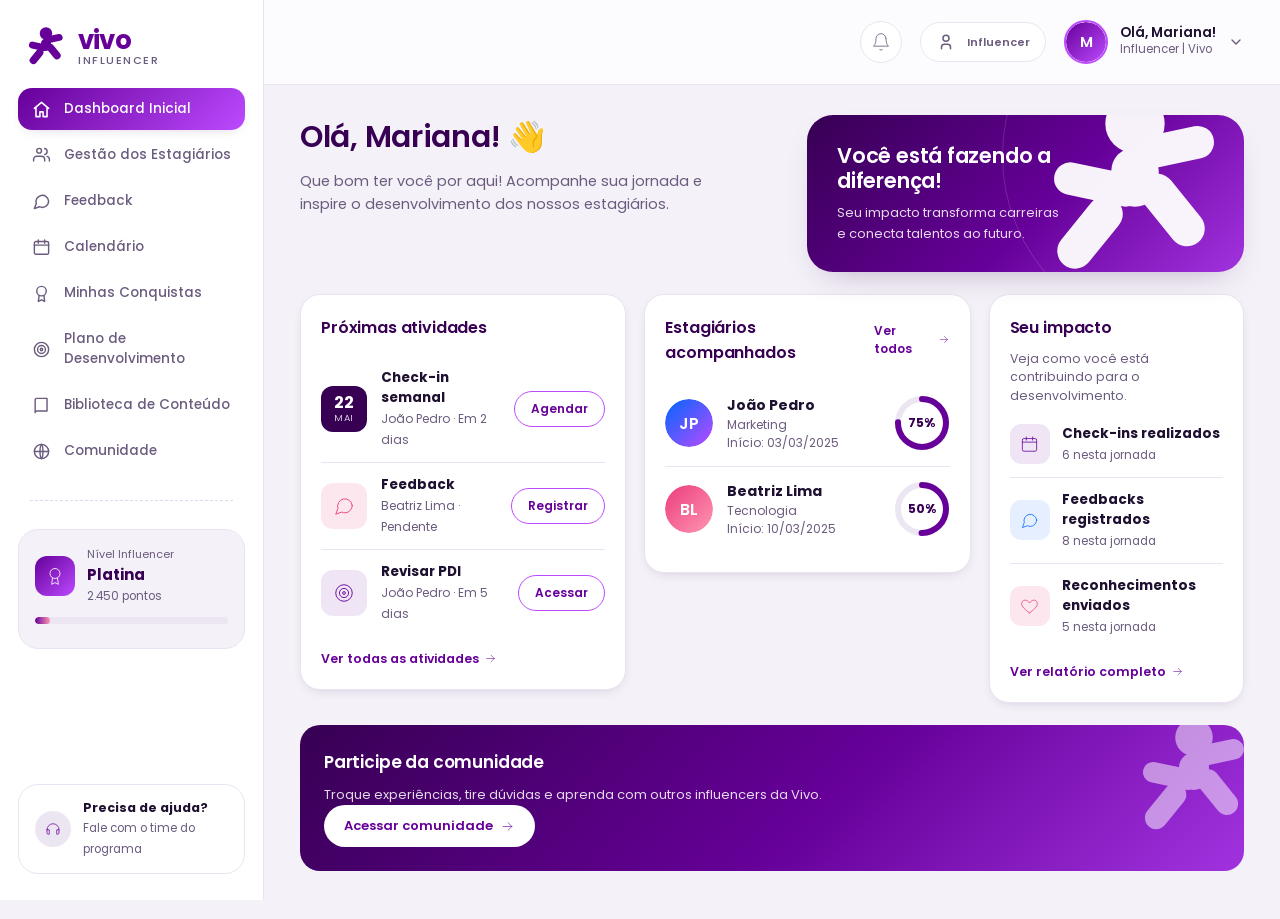
==== hackathon-interface-INfluencer-main/HACKATHON/index.html @ 5aec24dd "Versão atualizada" ====
<!DOCTYPE html>
<html lang="pt-BR">
<head>
<meta charset="UTF-8">
<meta name="viewport" content="width=device-width, initial-scale=1.0">
<title>Dashboard Inicial · Programa Influencer Vivo</title>
<link rel="preconnect" href="https://fonts.googleapis.com">
<link rel="preconnect" href="https://fonts.gstatic.com" crossorigin>
<link href="https://fonts.googleapis.com/css2?family=Poppins:wght@400;500;600;700&display=swap" rel="stylesheet">
<link rel="stylesheet" href="style.css">
</head>
<body>

<!-- Símbolos SVG reutilizáveis (ícones MarcaVivo) -->
<svg width="0" height="0" style="position:absolute" aria-hidden="true">
  <defs>
    <!-- Icone Vivo atualizado -->
    <symbol id="vivinho" viewBox="0 0 64 64">
      <circle cx="32" cy="12" r="10" fill="currentColor"/>
      <rect x="24" y="20" width="16" height="20" rx="8" fill="currentColor"/>
      <rect x="6" y="24" width="30" height="11" rx="5.5" transform="rotate(12 6 24)" fill="currentColor"/>
      <rect x="28" y="18" width="30" height="11" rx="5.5" transform="rotate(-12 28 18)" fill="currentColor"/>
      <rect x="21" y="34" width="12" height="28" rx="6" transform="rotate(39 21 34)" fill="currentColor"/>
      <rect x="31" y="34" width="12" height="28" rx="6" transform="rotate(-39 31 34)" fill="currentColor"/>
    </symbol>
    <symbol id="i-home" viewBox="0 0 24 24" fill="none" stroke="currentColor"><path stroke-linecap="round" stroke-linejoin="round" d="M3 10.5 12 3l9 7.5M5 9.5V21h5v-6h4v6h5V9.5"/></symbol>
    <symbol id="i-trail" viewBox="0 0 24 24" fill="none" stroke="currentColor"><path stroke-linecap="round" stroke-linejoin="round" d="M4 4v14a2 2 0 0 0 2 2h14M4 4h9M4 9h6M4 14h9"/></symbol>
    <symbol id="i-users" viewBox="0 0 24 24" fill="none" stroke="currentColor"><path stroke-linecap="round" stroke-linejoin="round" d="M16 19v-2a4 4 0 0 0-4-4H6a4 4 0 0 0-4 4v2M9 9a3 3 0 1 0 0-6 3 3 0 0 0 0 6zm13 10v-2a4 4 0 0 0-3-3.9M16 3.1a4 4 0 0 1 0 7.8"/></symbol>
    <symbol id="i-chat" viewBox="0 0 24 24" fill="none" stroke="currentColor"><path stroke-linecap="round" stroke-linejoin="round" d="M21 11.5a8 8 0 0 1-11.6 7.1L3 21l2.4-6.4A8 8 0 1 1 21 11.5z"/></symbol>
    <symbol id="i-target" viewBox="0 0 24 24" fill="none" stroke="currentColor"><circle cx="12" cy="12" r="9"/><circle cx="12" cy="12" r="5"/><circle cx="12" cy="12" r="1.5"/></symbol>
    <symbol id="i-book" viewBox="0 0 24 24" fill="none" stroke="currentColor"><path stroke-linecap="round" stroke-linejoin="round" d="M4 5a2 2 0 0 1 2-2h13v16H6a2 2 0 0 0-2 2V5zM19 3v16"/></symbol>
    <symbol id="i-globe" viewBox="0 0 24 24" fill="none" stroke="currentColor"><circle cx="12" cy="12" r="9"/><path stroke-linecap="round" stroke-linejoin="round" d="M3 12h18M12 3c2.5 2.7 2.5 15.3 0 18-2.5-2.7-2.5-15.3 0-18z"/></symbol>
    <symbol id="i-bell" viewBox="0 0 24 24" fill="none" stroke="currentColor"><path stroke-linecap="round" stroke-linejoin="round" d="M18 8a6 6 0 1 0-12 0c0 7-3 9-3 9h18s-3-2-3-9M13.7 21a2 2 0 0 1-3.4 0"/></symbol>
    <symbol id="i-medal" viewBox="0 0 24 24" fill="none" stroke="currentColor"><circle cx="12" cy="9" r="6"/><path stroke-linecap="round" stroke-linejoin="round" d="M9 14.5 8 22l4-2 4 2-1-7.5"/></symbol>
    <symbol id="i-head" viewBox="0 0 24 24" fill="none" stroke="currentColor"><path stroke-linecap="round" stroke-linejoin="round" d="M4 13a8 8 0 0 1 16 0v4a2 2 0 0 1-2 2h-1v-6h3M4 13v4a2 2 0 0 0 2 2h1v-6H4"/></symbol>
    <symbol id="i-calendar" viewBox="0 0 24 24" fill="none" stroke="currentColor"><rect x="3" y="4.5" width="18" height="16" rx="2"/><path stroke-linecap="round" d="M3 9h18M8 2.5v4M16 2.5v4"/></symbol>
    <symbol id="i-chart" viewBox="0 0 24 24" fill="none" stroke="currentColor"><path stroke-linecap="round" stroke-linejoin="round" d="M4 20V10M10 20V4M16 20v-7M22 20H2"/></symbol>
    <symbol id="i-check" viewBox="0 0 24 24" fill="none" stroke="currentColor"><path stroke-linecap="round" stroke-linejoin="round" d="m4 12 5 5L20 6"/></symbol>
    <symbol id="i-lock" viewBox="0 0 24 24" fill="none" stroke="currentColor"><rect x="5" y="11" width="14" height="10" rx="2"/><path stroke-linecap="round" d="M8 11V8a4 4 0 0 1 8 0v3"/></symbol>
    <symbol id="i-heart" viewBox="0 0 24 24" fill="none" stroke="currentColor"><path stroke-linecap="round" stroke-linejoin="round" d="M12 20s-7-4.4-9.3-9C1 7.5 3 4 6.5 4 9 4 11 6 12 7.5 13 6 15 4 17.5 4 21 4 23 7.5 21.3 11 19 15.6 12 20 12 20z"/></symbol>
    <symbol id="i-arrow" viewBox="0 0 24 24" fill="none" stroke="currentColor"><path stroke-linecap="round" stroke-linejoin="round" d="M5 12h14M13 6l6 6-6 6"/></symbol>
  </defs>
</svg>

<div class="app">

  <!-- ============== SIDEBAR ============== -->
  <aside class="sidebar">
    <div class="brand">
      <svg class="vivinho" style="color:var(--vivo-purple)"><use href="#vivinho"/></svg>
      <div class="brand-txt">
        <span class="wordmark">vivo</span>
        <span class="brand-sub">Influencer</span>
      </div>
    </div>

    <nav class="nav">
      <a class="nav-item active" href="index.html"><svg><use href="#i-home"/></svg> Dashboard Inicial</a>
      <a class="nav-item" href="gestao-estagiarios.html"><svg><use href="#i-users"/></svg> Gestão dos Estagiários</a>
      <a class="nav-item" href="feedbacks.html"><svg><use href="#i-chat"/></svg> Feedback</a>
      <a class="nav-item" href="calendario.html"><svg><use href="#i-calendar"/></svg> Calendário</a>
      <a class="nav-item" href="badges.html"><svg><use href="#i-medal"/></svg> Minhas Conquistas</a>
      <a class="nav-item" href="plano-desenvolvimento.html"><svg><use href="#i-target"/></svg> Plano de Desenvolvimento</a>
      <a class="nav-item" href="biblioteca-conteudo.html"><svg><use href="#i-book"/></svg> Biblioteca de Conteúdo</a>
      <a class="nav-item" href="comunidade.html"><svg><use href="#i-globe"/></svg> Comunidade</a>
    </nav>

    <div class="nav-divider"></div>

    <div class="level-card">
      <div class="level-top">
        <div class="level-medal"><svg><use href="#i-medal"/></svg></div>
        <div>
          <div class="lvl-label">Nível Influencer</div>
          <div class="lvl-name">Platina</div>
          <div class="level-points">2.450 pontos</div>
        </div>
      </div>
      <div class="level-bar"><span style="width:72%"></span></div>
    </div>

    <div class="side-spacer"></div>

    <div class="help-card">
      <div class="help-ic"><svg><use href="#i-head"/></svg></div>
      <div>
        <strong>Precisa de ajuda?</strong>
        <span>Fale com o time do programa</span>
      </div>
    </div>
  </aside>

  <!-- ============== MAIN ============== -->
  <div class="main">
    <header class="topbar">
      <button class="icon-btn" aria-label="Notificações">
        <svg><use href="#i-bell"/></svg>
        <span class="dot-badge">3</span>
      </button>
      <!-- BOTÃO TOGGLE INFLUENCER ↔ ESTAGIÁRIO -->
      <button id="roleToggleBtn" class="icon-btn role-toggle-btn" aria-label="Alternar perfil" title="Clique para alternar entre Influencer e Estagiário">
        <svg width="20" height="20" viewBox="0 0 24 24" fill="none" stroke="currentColor" stroke-width="2">
          <path stroke-linecap="round" stroke-linejoin="round" d="M8 7a4 4 0 1 0 8 0 4 4 0 0 0-8 0zM6 21v-2a4 4 0 0 1 4-4h4a4 4 0 0 1 4 4v2"/>
        </svg>
        <span class="role-label" style="font-size:11px;margin-left:4px;">Influencer</span>
      </button>
      <div class="user-chip">
        <svg class="avatar" viewBox="0 0 44 44" aria-hidden="true"><defs><linearGradient id="avM" x1="0" y1="0" x2="1" y2="1"><stop offset="0" stop-color="#660099"/><stop offset="1" stop-color="#BC4AFF"/></linearGradient></defs><rect width="44" height="44" rx="22" fill="url(#avM)"/><text x="22" y="28" font-family="Poppins" font-size="16" font-weight="600" fill="#fff" text-anchor="middle">M</text></svg>
        <div class="u-meta">
          <div class="u-name">Olá, Mariana!</div>
          <div class="u-role">Influencer | Vivo</div>
        </div>
        <svg class="chev" width="16" height="16" viewBox="0 0 24 24" fill="none" stroke="currentColor" stroke-width="2"><path stroke-linecap="round" stroke-linejoin="round" d="m6 9 6 6 6-6"/></svg>
      </div>
    </header>

    <main class="content">

      <!-- Saudação + banner herói -->
      <section class="head-row">
        <div class="greeting">
          <h1>Olá, Mariana! 👋</h1>
          <p>Que bom ter você por aqui! Acompanhe sua jornada e inspire o desenvolvimento dos nossos estagiários.</p>
        </div>
        <div class="hero-banner">
          <div class="hero-copy">
            <h2>Você está fazendo a diferença!</h2>
            <p>Seu impacto transforma carreiras e conecta talentos ao futuro.</p>
          </div>
          <svg class="hero-art" viewBox="0 0 64 64" style="color:#fff"><use href="#vivinho"/></svg>
        </div>
      </section>

      <!-- Próximas atividades · Estagiários · Seu impacto -->
      <section class="grid-3 section-gap">
        <!-- Próximas atividades -->
        <div class="card">
          <div class="panel-head"><h3>Próximas atividades</h3></div>
          <div class="activity">
            <div class="act-date"><span class="d">22</span><span class="m">Mai</span></div>
            <div class="act-body"><strong>Check-in semanal</strong><span>João Pedro · Em 2 dias</span></div>
            <button class="pill-btn">Agendar</button>
          </div>
          <div class="activity">
            <div class="act-ic ic-pink"><svg style="width:22px;height:22px"><use href="#i-chat"/></svg></div>
            <div class="act-body"><strong>Feedback</strong><span>Beatriz Lima · Pendente</span></div>
            <button class="pill-btn">Registrar</button>
          </div>
          <div class="activity">
            <div class="act-ic ic-purple"><svg style="width:22px;height:22px"><use href="#i-target"/></svg></div>
            <div class="act-body"><strong>Revisar PDI</strong><span>João Pedro · Em 5 dias</span></div>
            <button class="pill-btn">Acessar</button>
          </div>
          <a href="#" class="card-foot-link">Ver todas as atividades <svg width="13" height="13"><use href="#i-arrow"/></svg></a>
        </div>

        <!-- Estagiários acompanhados -->
        <div class="card">
          <div class="panel-head">
            <h3>Estagiários acompanhados</h3>
            <a href="gestao-estagiarios.html" class="card-link">Ver todos <svg width="13" height="13"><use href="#i-arrow"/></svg></a>
          </div>
          <div class="intern">
            <svg class="avatar" viewBox="0 0 48 48"><defs><linearGradient id="avJ" x1="0" y1="0" x2="1" y2="1"><stop offset="0" stop-color="#0066FF"/><stop offset="1" stop-color="#BC4AFF"/></linearGradient></defs><rect width="48" height="48" rx="24" fill="url(#avJ)"/><text x="24" y="30" font-family="Poppins" font-size="16" font-weight="600" fill="#fff" text-anchor="middle">JP</text></svg>
            <div class="intern-body">
              <strong>João Pedro</strong>
              <span>Marketing</span>
              <span>Início: 03/03/2025</span>
            </div>
            <div class="mini-ring" data-pct="75">
              <svg width="56" height="56" viewBox="0 0 56 56"><circle class="mr-bg" cx="28" cy="28" r="24"/><circle class="mr-fg" cx="28" cy="28" r="24" stroke-dasharray="150.8" stroke-dashoffset="150.8"/></svg>
              <div class="mr-num">75%</div>
            </div>
          </div>
          <div class="intern">
            <svg class="avatar" viewBox="0 0 48 48"><defs><linearGradient id="avB" x1="0" y1="0" x2="1" y2="1"><stop offset="0" stop-color="#EB3C7D"/><stop offset="1" stop-color="#FF97B2"/></linearGradient></defs><rect width="48" height="48" rx="24" fill="url(#avB)"/><text x="24" y="30" font-family="Poppins" font-size="16" font-weight="600" fill="#fff" text-anchor="middle">BL</text></svg>
            <div class="intern-body">
              <strong>Beatriz Lima</strong>
              <span>Tecnologia</span>
              <span>Início: 10/03/2025</span>
            </div>
            <div class="mini-ring" data-pct="50">
              <svg width="56" height="56" viewBox="0 0 56 56"><circle class="mr-bg" cx="28" cy="28" r="24"/><circle class="mr-fg" cx="28" cy="28" r="24" stroke-dasharray="150.8" stroke-dashoffset="150.8"/></svg>
              <div class="mr-num">50%</div>
            </div>
          </div>
        </div>

        <!-- Seu impacto -->
        <div class="card">
          <div class="panel-head"><h3>Seu impacto</h3></div>
          <p class="impact-intro">Veja como você está contribuindo para o desenvolvimento.</p>
          <div class="impact-row">
            <div class="impact-ic ic-purple"><svg><use href="#i-calendar"/></svg></div>
            <div class="imp-body"><strong>Check-ins realizados</strong><span>6 nesta jornada</span></div>
          </div>
          <div class="impact-row">
            <div class="impact-ic ic-blue"><svg><use href="#i-chat"/></svg></div>
            <div class="imp-body"><strong>Feedbacks registrados</strong><span>8 nesta jornada</span></div>
          </div>
          <div class="impact-row">
            <div class="impact-ic ic-pink"><svg><use href="#i-heart"/></svg></div>
            <div class="imp-body"><strong>Reconhecimentos enviados</strong><span>5 nesta jornada</span></div>
          </div>
          <a href="#" class="card-foot-link">Ver relatório completo <svg width="13" height="13"><use href="#i-arrow"/></svg></a>
        </div>
      </section>

      <!-- Comunidade -->
      <section class="section-gap">
        <div class="community">
          <svg class="comm-art" viewBox="0 0 64 64" style="color:#fff"><use href="#vivinho"/></svg>
          <h3>Participe da comunidade</h3>
          <p>Troque experiências, tire dúvidas e aprenda com outros influencers da Vivo.</p>
          <a class="btn-light" href="comunidade.html">Acessar comunidade <svg width="15" height="15"><use href="#i-arrow"/></svg></a>
        </div>
      </section>

    </main>
  </div>
</div>

<script src="data.js"></script>
<script src="script.js"></script>
</body>
</html>
---- hackathon-interface-INfluencer-main/HACKATHON/style.css ----
/* =========================================================
   MarcaVivo — Sistema visual
   Baseado no Guia de Identidade Visual Vivo (Telefônica).
   Paleta principal: Roxo #660099 · Azul #0066FF · Roxo escuro #370053
   Tipografia: Vivo Type (substituta web: Poppins)
   ========================================================= */

:root{
  /* ---- Paleta principal MarcaVivo ---- */
  --vivo-purple:#660099;        /* Pantone 2603 · cor primária  */
  --vivo-blue:#0066FF;          /* Pantone 2386                 */
  --vivo-purple-light:#BC4AFF;  /* Pantone 2087                 */
  --vivo-pink:#FF97B2;          /* Pantone 183                  */
  --vivo-purple-dark:#370053;   /* Pantone 2617                 */

  /* ---- Paleta de apoio ---- */
  --vivo-green:#B2D681;
  --vivo-amber:#FFB84C;
  --vivo-lime:#81D300;
  --vivo-orange:#FF9900;
  --vivo-rose:#CB3C71;
  --vivo-magenta:#EB3C7D;

  /* ---- Neutros ---- */
  --paper:#F4F1F8;
  --paper-deep:#ECE6F3;
  --card-bg:#FFFFFF;
  --ink:#1E1030;
  --ink-soft:#6B5B7E;
  --line:#EAE3F2;
  --locked:#CBC2D9;
  --locked-line:#E1D9EC;

  /* ---- Gradientes de marca ---- */
  --grad-brand:linear-gradient(135deg, var(--vivo-purple-dark) 0%, var(--vivo-purple) 55%, var(--vivo-purple-light) 120%);
  --grad-brand-soft:linear-gradient(135deg, var(--vivo-purple), var(--vivo-purple-light));

  /* ---- Elevação / raios ---- */
  --shadow-sm:0 4px 14px -8px rgba(55,0,83,0.30);
  --shadow:0 14px 34px -18px rgba(55,0,83,0.35);
  --shadow-lg:0 30px 60px -24px rgba(55,0,83,0.45);
  --radius-xl:26px;
  --radius-lg:20px;
  --radius-md:14px;
  --radius-sm:10px;

  --sidebar-w:264px;
}

*{box-sizing:border-box;}
html{scroll-behavior:smooth;}
body{
  margin:0;
  background:var(--paper);
  color:var(--ink);
  font-family:'Poppins','Segoe UI',sans-serif;
  font-size:14px;
  -webkit-font-smoothing:antialiased;
}
h1,h2,h3,h4{ font-family:'Poppins',sans-serif; font-weight:600; margin:0; letter-spacing:-0.01em; }
a{ color:inherit; text-decoration:none; }
button{ font-family:inherit; }
img{ max-width:100%; display:block; }

/* =========================================================
   APP SHELL
   ========================================================= */
.app{
  display:grid;
  grid-template-columns:var(--sidebar-w) 1fr;
  min-height:100vh;
}

/* =========================================================
   SIDEBAR
   ========================================================= */
.sidebar{
  position:sticky;
  top:0;
  align-self:start;
  height:100vh;
  background:var(--card-bg);
  border-right:1px solid var(--line);
  display:flex;
  flex-direction:column;
  padding:26px 18px;
  gap:22px;
  overflow-y:auto;
}
.brand{ display:flex; align-items:center; gap:12px; padding:0 8px; }
.brand .vivinho{ width:40px; height:40px; flex:none; }
.brand .brand-txt{ line-height:1; }
.brand .wordmark{
  font-weight:700; font-size:26px; letter-spacing:-0.03em;
  color:var(--vivo-purple);
}
.brand .brand-sub{
  display:block; margin-top:2px;
  font-size:11px; font-weight:500; letter-spacing:0.14em;
  text-transform:uppercase; color:var(--ink-soft);
}

.nav{ display:flex; flex-direction:column; gap:4px; }
.nav-item{
  display:flex; align-items:center; gap:13px;
  padding:11px 14px;
  border-radius:var(--radius-md);
  color:var(--ink-soft);
  font-size:13.5px; font-weight:500;
  cursor:pointer;
  transition:background .2s ease, color .2s ease;
}
.nav-item svg{ width:19px; height:19px; flex:none; stroke-width:1.8; }
.nav-item:hover{ background:var(--paper); color:var(--vivo-purple); }
.nav-item.active{
  background:var(--grad-brand-soft);
  color:#fff;
  box-shadow:var(--shadow-sm);
}
.nav-item.active svg{ stroke-width:2; }

.nav-divider{
  height:1px; margin:6px 12px;
  border-top:1px dashed var(--locked-line);
}

.side-spacer{ flex:1; }

/* Cartão de nível */
.level-card{
  background:var(--paper);
  border:1px solid var(--line);
  border-radius:var(--radius-lg);
  padding:16px;
}
.level-top{ display:flex; align-items:center; gap:12px; }
.level-medal{
  width:40px; height:40px; border-radius:12px; flex:none;
  display:flex; align-items:center; justify-content:center;
  background:var(--grad-brand-soft); color:#fff;
}
.level-medal svg{ width:20px; height:20px; }
.level-top .lvl-label{ font-size:11px; color:var(--ink-soft); }
.level-top .lvl-name{ font-size:15px; font-weight:700; color:var(--vivo-purple-dark); }
.level-points{ font-size:11.5px; color:var(--ink-soft); margin-top:2px; }
.level-bar{
  height:7px; border-radius:99px; background:var(--paper-deep);
  margin:12px 0 8px; overflow:hidden;
}
.level-bar span{
  display:block; height:100%; border-radius:99px;
  background:linear-gradient(90deg, var(--vivo-purple), var(--vivo-pink));
}
.level-link{
  font-size:12px; font-weight:600; color:var(--vivo-purple);
  display:inline-flex; align-items:center; gap:5px;
}

/* Cartão de ajuda */
.help-card{
  display:flex; align-items:center; gap:12px;
  padding:14px 16px;
  border:1px solid var(--line);
  border-radius:var(--radius-lg);
  cursor:pointer;
  transition:border-color .2s ease, box-shadow .2s ease;
}
.help-card:hover{ border-color:var(--vivo-purple-light); box-shadow:var(--shadow-sm); }
.help-card .help-ic{
  width:36px; height:36px; border-radius:50%; flex:none;
  display:flex; align-items:center; justify-content:center;
  background:var(--paper-deep); color:var(--vivo-purple);
}
.help-card .help-ic svg{ width:18px; height:18px; }
.help-card strong{ font-size:12.5px; color:var(--ink); display:block; }
.help-card span{ font-size:11.5px; color:var(--ink-soft); }

/* =========================================================
   MAIN + TOPBAR
   ========================================================= */
.main{ display:flex; flex-direction:column; min-width:0; }
.topbar{
  display:flex; align-items:center; justify-content:flex-end;
  gap:18px;
  padding:20px 36px;
  border-bottom:1px solid var(--line);
  background:rgba(255,255,255,0.7);
  backdrop-filter:blur(8px);
  position:sticky; top:0; z-index:20;
}
.icon-btn{
  position:relative;
  width:42px; height:42px; border-radius:50%;
  border:1px solid var(--line); background:#fff;
  display:flex; align-items:center; justify-content:center;
  color:var(--ink-soft); cursor:pointer;
  transition:border-color .2s ease, color .2s ease;
}
.icon-btn:hover{ color:var(--vivo-purple); border-color:var(--vivo-purple-light); }
.icon-btn svg{ width:20px; height:20px; }
.icon-btn .dot-badge{
  position:absolute; top:-2px; right:-2px;
  min-width:18px; height:18px; padding:0 4px;
  border-radius:99px; background:var(--vivo-magenta);
  color:#fff; font-size:10.5px; font-weight:700;
  display:flex; align-items:center; justify-content:center;
  border:2px solid #fff;
}
.user-chip{ display:flex; align-items:center; gap:12px; cursor:pointer; }
.user-chip .avatar{
  width:44px; height:44px; border-radius:50%; object-fit:cover;
  border:2px solid var(--vivo-purple-light);
}
.user-chip .u-name{ font-size:13.5px; font-weight:600; color:var(--ink); line-height:1.1; }
.user-chip .u-role{ font-size:11.5px; color:var(--ink-soft); }
.user-chip .chev{ color:var(--ink-soft); }

/* =========================================================
   CONTENT GRID
   ========================================================= */
.content{ padding:30px 36px 48px; }
.section-gap{ margin-top:22px; }

/* Cabeçalho da página + banner herói */
.head-row{
  display:grid;
  grid-template-columns:1.05fr 0.95fr;
  gap:24px;
  align-items:stretch;
}
.greeting h1{ font-size:30px; color:var(--vivo-purple-dark); }
.greeting p{ margin:10px 0 0; color:var(--ink-soft); font-size:14.5px; line-height:1.6; max-width:440px; }

.hero-banner{
  position:relative;
  border-radius:var(--radius-xl);
  background:var(--grad-brand);
  color:#fff;
  padding:28px 30px;
  overflow:hidden;
  display:flex; align-items:center;
  box-shadow:var(--shadow);
}
.hero-banner .hero-copy{ position:relative; z-index:2; max-width:60%; }
.hero-banner h2{ font-size:21px; line-height:1.2; }
.hero-banner p{ margin:10px 0 0; font-size:13px; color:rgba(255,255,255,0.85); line-height:1.55; }
.hero-banner .hero-art{
  position:absolute; right:14px; bottom:-6px; z-index:1;
  width:190px; opacity:0.95; pointer-events:none;
}
.hero-banner::after{
  content:""; position:absolute; z-index:0;
  width:360px; height:360px; border-radius:50%;
  border:1px solid rgba(255,255,255,0.14);
  right:-120px; top:-140px;
}

/* =========================================================
   STAT CARDS
   ========================================================= */
.stat-grid{
  display:grid;
  grid-template-columns:repeat(4,1fr);
  gap:18px;
}
.card{
  background:var(--card-bg);
  border:1px solid var(--line);
  border-radius:var(--radius-lg);
  padding:20px;
  box-shadow:var(--shadow-sm);
}
.stat-card .stat-ic{
  width:46px; height:46px; border-radius:13px;
  display:flex; align-items:center; justify-content:center;
  margin-bottom:16px;
}
.stat-card .stat-ic svg{ width:22px; height:22px; }
.stat-card .stat-num{ font-size:26px; font-weight:700; color:var(--vivo-purple-dark); line-height:1; }
.stat-card .stat-label{ font-size:12.5px; color:var(--ink-soft); margin-top:6px; line-height:1.35; }
.stat-card .card-link{
  display:inline-flex; align-items:center; gap:5px;
  margin-top:16px; padding-top:14px;
  border-top:1px solid var(--line);
  font-size:12px; font-weight:600; color:var(--vivo-purple);
}
/* variações de cor dos ícones de stat */
.ic-purple{ background:rgba(102,0,153,0.10); color:var(--vivo-purple); }
.ic-blue{ background:rgba(0,102,255,0.10); color:var(--vivo-blue); }
.ic-amber{ background:rgba(255,153,0,0.14); color:var(--vivo-orange); }
.ic-lime{ background:rgba(129,211,0,0.16); color:#5f9e00; }
.ic-pink{ background:rgba(235,60,125,0.12); color:var(--vivo-magenta); }

/* =========================================================
   PANEL CARDS (títulos + conteúdo)
   ========================================================= */
.panel-head{
  display:flex; align-items:center; justify-content:space-between;
  margin-bottom:16px;
}
.panel-head h3{ font-size:16px; color:var(--vivo-purple-dark); }
.panel-head .card-link{
  font-size:12px; font-weight:600; color:var(--vivo-purple);
  display:inline-flex; align-items:center; gap:5px;
}

.grid-3{
  display:grid;
  grid-template-columns:1.15fr 1.15fr 0.9fr;
  gap:18px;
  align-items:start;
}
.grid-2{
  display:grid;
  grid-template-columns:1.5fr 0.85fr;
  gap:18px;
  align-items:stretch;
}

/* Lista de próximas atividades */
.activity{
  display:flex; align-items:center; gap:14px;
  padding:12px 0;
  border-bottom:1px solid var(--line);
}
.activity:last-of-type{ border-bottom:none; }
.activity .act-date{
  width:46px; height:46px; border-radius:12px; flex:none;
  background:var(--vivo-purple-dark); color:#fff;
  display:flex; flex-direction:column; align-items:center; justify-content:center;
  line-height:1;
}
.activity .act-date .d{ font-size:16px; font-weight:700; }
.activity .act-date .m{ font-size:9.5px; letter-spacing:0.1em; text-transform:uppercase; opacity:0.8; margin-top:2px; }
.activity .act-ic{
  width:46px; height:46px; border-radius:12px; flex:none;
  display:flex; align-items:center; justify-content:center;
}
.activity .act-body{ flex:1; min-width:0; }
.activity .act-body strong{ font-size:13.5px; color:var(--ink); display:block; }
.activity .act-body span{ font-size:12px; color:var(--ink-soft); }
.pill-btn{
  border:1px solid var(--vivo-purple-light);
  background:#fff; color:var(--vivo-purple);
  border-radius:99px; padding:8px 16px;
  font-size:12px; font-weight:600; cursor:pointer;
  transition:background .2s ease, color .2s ease;
  white-space:nowrap;
}
.pill-btn:hover{ background:var(--vivo-purple); color:#fff; }
.card-foot-link{
  display:inline-flex; align-items:center; gap:5px;
  margin-top:14px;
  font-size:12.5px; font-weight:600; color:var(--vivo-purple);
}

/* Estagiários acompanhados */
.intern{
  display:flex; align-items:center; gap:14px;
  padding:14px 0;
  border-bottom:1px solid var(--line);
}
.intern:last-of-type{ border-bottom:none; }
.intern .avatar{ width:48px; height:48px; border-radius:50%; object-fit:cover; flex:none; }
.intern .intern-body{ flex:1; min-width:0; }
.intern .intern-body strong{ font-size:14px; color:var(--ink); display:block; }
.intern .intern-body span{ font-size:12px; color:var(--ink-soft); display:block; }
.intern .more-btn{
  border:none; background:transparent; color:var(--ink-soft);
  cursor:pointer; padding:4px; font-size:18px; line-height:1;
}

/* Anel de progresso pequeno */
.mini-ring{ position:relative; width:56px; height:56px; flex:none; text-align:center; }
.mini-ring svg{ transform:rotate(-90deg); }
.mini-ring .mr-bg{ fill:none; stroke:var(--paper-deep); stroke-width:6; }
.mini-ring .mr-fg{ fill:none; stroke:var(--vivo-purple); stroke-width:6; stroke-linecap:round; transition:stroke-dashoffset .8s ease; }
.mini-ring .mr-num{
  position:absolute; inset:0; display:flex; align-items:center; justify-content:center;
  font-size:12.5px; font-weight:700; color:var(--vivo-purple-dark);
}
.mini-ring .mr-cap{ font-size:10px; color:var(--ink-soft); margin-top:2px; display:block; }

/* Seu impacto */
.impact-row{
  display:flex; align-items:center; gap:12px;
  padding:12px 0;
  border-bottom:1px solid var(--line);
}
.impact-row:last-of-type{ border-bottom:none; }
.impact-ic{
  width:40px; height:40px; border-radius:11px; flex:none;
  display:flex; align-items:center; justify-content:center;
}
.impact-ic svg{ width:19px; height:19px; }
.impact-row .imp-body strong{ font-size:13.5px; color:var(--ink); display:block; }
.impact-row .imp-body span{ font-size:11.5px; color:var(--ink-soft); }
.impact-intro{ font-size:12.5px; color:var(--ink-soft); margin:-6px 0 6px; line-height:1.5; }

/* =========================================================
   CONTINUE SUA TRILHA (mini stepper)
   ========================================================= */
.stepper{
  display:flex; align-items:flex-start; justify-content:space-between;
  gap:8px; margin-top:6px;
}
.step{ flex:1; text-align:center; position:relative; }
.step::before{
  content:""; position:absolute; top:22px; left:-50%; width:100%;
  height:3px; background:var(--locked-line); z-index:0;
}
.step:first-child::before{ display:none; }
.step.done::before, .step.current::before{ background:var(--vivo-purple); }
.step .step-dot{
  position:relative; z-index:1;
  width:44px; height:44px; border-radius:50%; margin:0 auto;
  display:flex; align-items:center; justify-content:center;
  background:#fff; border:2px solid var(--locked);
  color:var(--locked);
}
.step .step-dot svg{ width:20px; height:20px; }
.step.done .step-dot{ background:var(--grad-brand-soft); border-color:transparent; color:#fff; }
.step.current .step-dot{ border-color:var(--vivo-purple); color:var(--vivo-purple); box-shadow:0 0 0 5px rgba(102,0,153,0.10); }
.step .step-name{ font-size:12px; font-weight:600; color:var(--ink); margin-top:10px; }
.step .step-state{ font-size:11px; margin-top:2px; }
.step.done .step-state{ color:var(--vivo-purple); }
.step.current .step-state{ color:var(--vivo-orange); }
.step.locked .step-name,.step.locked .step-state{ color:var(--locked); }

.next-content{
  margin-top:22px; padding:16px;
  border:1px solid var(--line); border-radius:var(--radius-md);
  background:var(--paper);
  display:flex; align-items:center; gap:14px;
}
.next-content .nc-ic{
  width:44px; height:44px; border-radius:12px; flex:none;
  background:#fff; border:1px solid var(--line);
  display:flex; align-items:center; justify-content:center; color:var(--vivo-purple);
}
.next-content .nc-body{ flex:1; }
.next-content .nc-kicker{ font-size:10.5px; text-transform:uppercase; letter-spacing:0.1em; color:var(--vivo-magenta); font-weight:600; }
.next-content .nc-body strong{ font-size:13.5px; color:var(--ink); display:block; margin-top:2px; }
.next-content .nc-body span{ font-size:11.5px; color:var(--ink-soft); }

/* Cartão comunidade (roxo) */
.community{
  background:var(--grad-brand);
  color:#fff;
  border-radius:var(--radius-lg);
  padding:24px;
  position:relative; overflow:hidden;
  display:flex; flex-direction:column;
}
.community h3{ font-size:17px; }
.community p{ margin:10px 0 0; font-size:13px; color:rgba(255,255,255,0.85); line-height:1.55; }
.community .comm-art{ position:absolute; right:-10px; top:-10px; width:120px; opacity:0.5; }
.community .btn-light{
  margin-top:auto; align-self:flex-start;
  background:#fff; color:var(--vivo-purple);
  border:none; border-radius:99px; padding:11px 20px;
  font-size:13px; font-weight:600; cursor:pointer;
  display:inline-flex; align-items:center; gap:7px;
  position:relative; z-index:2;
  transition:transform .2s ease;
}
.community .btn-light:hover{ transform:translateY(-2px); }

/* =========================================================
   BOTÕES (MarcaVivo)
   ========================================================= */
.btn{
  border:none; border-radius:99px; padding:12px 22px;
  font-family:'Poppins',sans-serif; font-weight:600; font-size:13.5px;
  cursor:pointer; transition:transform .18s ease, opacity .18s ease;
  display:inline-flex; align-items:center; gap:8px;
}
.btn:active{ transform:scale(.97); }
.btn-primary{ background:var(--vivo-purple); color:#fff; }
.btn-primary:hover{ background:var(--vivo-purple-dark); }
.btn-secondary{ background:var(--paper-deep); color:var(--vivo-purple-dark); }
.btn:disabled{ opacity:.5; cursor:not-allowed; }

/* =========================================================
   TRILHA (página Minha Trilha)
   ========================================================= */
.trail-head{ text-align:left; max-width:620px; margin-bottom:8px; }
.trail-head .kicker{ font-size:11.5px; font-weight:600; letter-spacing:0.14em; text-transform:uppercase; color:var(--vivo-magenta); }
.trail-head h2{ font-size:26px; margin-top:8px; color:var(--vivo-purple-dark); }
.trail-head p{ color:var(--ink-soft); margin-top:8px; font-size:14px; line-height:1.6; }

.trail{ position:relative; margin-top:36px; padding-bottom:20px; }
.trail svg.path-svg{ position:absolute; top:0; left:0; width:100%; height:100%; pointer-events:none; z-index:0; }
.path-line-bg{ fill:none; stroke:var(--locked-line); stroke-width:6; stroke-linecap:round; }
.path-line-fg{ fill:none; stroke:url(#trailGradient); stroke-width:6; stroke-linecap:round; transition:stroke-dashoffset 1s ease; }

.node{ position:relative; z-index:1; display:flex; align-items:center; gap:20px; margin-bottom:44px; width:58%; }
.node:nth-child(odd){ margin-left:0; }
.node:nth-child(even){ margin-left:42%; flex-direction:row-reverse; text-align:right; }

.badge{
  flex:none; width:78px; height:78px; border-radius:50%;
  display:flex; align-items:center; justify-content:center; font-size:28px;
  background:var(--card-bg); border:3px solid var(--locked);
  box-shadow:var(--shadow); cursor:pointer; position:relative;
  transition:transform .25s ease, border-color .25s ease, background .25s ease;
}
.badge .step-no{
  position:absolute; top:-8px; right:-6px;
  background:var(--vivo-purple-dark); color:#fff;
  font-size:12px; font-weight:600;
  width:24px; height:24px; border-radius:50%;
  display:flex; align-items:center; justify-content:center;
  border:2px solid var(--paper);
}
.node:hover .badge{ transform:translateY(-4px) scale(1.04); }
.node.locked .badge{ filter:grayscale(1); opacity:.55; cursor:not-allowed; }
.node.locked .badge .step-no{ background:var(--locked); }
.node.locked:hover .badge{ transform:none; }
.node.current .badge{ border-color:var(--vivo-orange); background:linear-gradient(135deg,#fff,#FFF6E6); animation:pulse 2.2s infinite; }
.node.current .badge .step-no{ background:var(--vivo-orange); color:#fff; }
.node.done .badge{ border-color:var(--vivo-purple); background:var(--grad-brand-soft); color:#fff; }
.node.done .badge .step-no{ background:var(--vivo-amber); color:var(--vivo-purple-dark); }

@keyframes pulse{
  0%{ box-shadow:0 0 0 0 rgba(255,153,0,0.5), var(--shadow); }
  70%{ box-shadow:0 0 0 14px rgba(255,153,0,0), var(--shadow); }
  100%{ box-shadow:0 0 0 0 rgba(255,153,0,0), var(--shadow); }
}

.node-card{
  background:var(--card-bg); border:1px solid var(--line);
  border-radius:var(--radius-md); padding:16px 20px;
  box-shadow:var(--shadow-sm); cursor:pointer; flex:1;
  transition:transform .25s ease;
}
.node:hover .node-card{ transform:translateY(-3px); }
.node.locked .node-card{ opacity:.55; cursor:not-allowed; }
.node.locked:hover .node-card{ transform:none; }
.node-card .eyebrow-mini{ font-size:11px; font-weight:600; text-transform:uppercase; letter-spacing:0.08em; color:var(--vivo-magenta); margin-bottom:4px; }
.node.locked .node-card .eyebrow-mini{ color:var(--ink-soft); }
.node-card h3{ font-size:16px; color:var(--vivo-purple-dark); }
.node-card p{ font-size:13px; color:var(--ink-soft); margin-top:6px; line-height:1.5; }
.node:nth-child(even) .node-card p{ margin-left:auto; }
.status-chip{
  display:inline-flex; align-items:center; gap:6px;
  font-size:11.5px; font-weight:600; margin-top:10px;
  padding:4px 10px; border-radius:99px;
  background:var(--paper-deep); color:var(--ink-soft);
}
.node.done .status-chip{ background:#EFE3FF; color:var(--vivo-purple); }
.node.current .status-chip{ background:#FFF1D9; color:#8A5A00; }

.finish{ width:100%; display:flex; flex-direction:column; align-items:center; text-align:center; margin-top:10px; position:relative; z-index:1; }
.finish .badge{ width:96px; height:96px; font-size:36px; }
.finish h3{ margin-top:14px; font-size:20px; color:var(--vivo-purple-dark); }
.finish p{ color:var(--ink-soft); font-size:13.5px; margin-top:4px; max-width:340px; }

/* =========================================================
   MODAL / PAINEL
   ========================================================= */
.overlay{
  position:fixed; inset:0;
  background:rgba(30,16,48,0.5);
  backdrop-filter:blur(3px);
  display:flex; align-items:center; justify-content:center;
  z-index:80; opacity:0; pointer-events:none;
  transition:opacity .25s ease; padding:20px;
}
.overlay.open{ opacity:1; pointer-events:auto; }
.panel{
  background:#fff; width:min(460px,100%);
  border-radius:var(--radius-xl); padding:34px; position:relative;
  transform:translateY(16px) scale(.98); transition:transform .25s ease;
  box-shadow:var(--shadow-lg);
}
.overlay.open .panel{ transform:translateY(0) scale(1); }
.panel .close-btn{
  position:absolute; top:18px; right:18px;
  width:34px; height:34px; border-radius:50%; border:none;
  background:var(--paper-deep); color:var(--ink); font-size:16px; cursor:pointer;
  display:flex; align-items:center; justify-content:center;
}
.panel .panel-icon{
  width:60px; height:60px; border-radius:16px;
  background:var(--grad-brand-soft);
  display:flex; align-items:center; justify-content:center;
  font-size:26px; color:#fff; margin-bottom:16px;
}
.panel .eyebrow-mini{ font-size:11px; font-weight:600; text-transform:uppercase; letter-spacing:0.08em; color:var(--vivo-magenta); }
.panel h3{ font-size:22px; color:var(--vivo-purple-dark); margin-top:6px; }
.panel p.desc{ margin-top:12px; font-size:14px; line-height:1.65; color:var(--ink-soft); }
.panel #panelDesc{ white-space:pre-line; }
.panel .meta-row{ display:flex; gap:18px; margin-top:16px; }
.panel .meta-row div{ font-size:12.5px; color:var(--ink-soft); }
.panel .meta-row strong{ display:block; color:var(--ink); font-weight:600; font-size:14px; }
.panel .cta-row{ margin-top:26px; display:flex; gap:10px; }
.panel .cta-row .btn{ flex:1; justify-content:center; }
.delivery-hint{
  margin:12px 0 0;
  font-size:12px;
  color:var(--ink-soft);
  line-height:1.5;
}

/* =========================================================
   ROLE-BASED TOGGLE & ADAPTIVE UI
   ========================================================= */
.role-toggle-btn {
  display: flex;
  align-items: center;
  justify-content: center;
  gap: 8px;
  width: auto;
  min-width: 126px;
  height: 40px;
  padding: 0 12px;
  border-radius: 999px;
  font-weight: 600;
}

.role-toggle-btn svg {
  width: 18px;
  height: 18px;
  flex: none;
}

.role-toggle-btn:hover {
  background: var(--paper-deep);
  color: var(--vivo-purple);
}

.role-label {
  display: inline-block;
  font-size: 11px;
  font-weight: 600;
  white-space: nowrap;
}

/* Elementos condicionais por perfil */
[data-role="influencer-only"],
[data-role="estagiario-only"] {
  transition: opacity 0.2s ease, visibility 0.2s ease;
}

[data-role="influencer-only"].hidden,
[data-role="estagiario-only"].hidden {
  display: none;
  opacity: 0;
  visibility: hidden;
}

/* Seções de conteúdo adaptativas */
[data-section="feedbacks"],
[data-section="calendar"] {
  transition: all 0.3s ease;
}

/* =========================================================
   COMPONENTES ESTAGIÁRIO
   ========================================================= */

/* Card do Influencer */
.influencer-card {
  display: flex;
  flex-direction: column;
  align-items: center;
  text-align: center;
  gap: 12px;
  padding: 20px 16px;
  border-radius: var(--radius-lg);
  background: var(--paper-deep);
}

.influencer-card .avatar {
  width: 80px;
  height: 80px;
  border-radius: 50%;
  box-shadow: var(--shadow-sm);
}

.influencer-card .inf-body {
  display: flex;
  flex-direction: column;
  gap: 4px;
}

.influencer-card strong {
  font-size: 15px;
  color: var(--ink);
  display: block;
}

.influencer-card .inf-badge {
  font-size: 12px;
  font-weight: 600;
  color: var(--vivo-purple);
  background: rgba(102, 0, 153, 0.1);
  padding: 4px 8px;
  border-radius: 6px;
  width: fit-content;
  margin: 0 auto;
}

.influencer-card .inf-contact {
  font-size: 12px;
  color: var(--ink-soft);
}

/* Itens de Feedback */
.feedback-item {
  padding: 14px 0;
  border-bottom: 1px solid var(--line);
  transition: background 0.2s ease;
}

.feedback-item:last-of-type {
  border-bottom: none;
}

.feedback-item.unread {
  background: rgba(102, 0, 153, 0.05);
  padding: 12px;
  border-radius: var(--radius-md);
  border: 1px solid rgba(102, 0, 153, 0.1);
  margin: 8px 0;
}

.feedback-item .fb-header {
  display: flex;
  justify-content: space-between;
  align-items: flex-start;
  margin-bottom: 6px;
}

.feedback-item .fb-header strong {
  font-size: 13px;
  color: var(--ink);
}

.feedback-item .fb-date {
  font-size: 11px;
  color: var(--ink-soft);
}

.feedback-item .fb-rating {
  font-size: 12px;
  font-weight: 600;
  color: var(--vivo-amber);
  margin-bottom: 8px;
}

.feedback-item .fb-text {
  font-size: 13px;
  color: var(--ink-soft);
  line-height: 1.5;
  margin-bottom: 8px;
}

.feedback-item .fb-from {
  font-size: 11px;
  color: var(--vivo-purple);
  font-weight: 600;
  display: block;
}

/* Card de Progresso Geral */
.progress-overview {
  margin-top: 16px;
  padding: 16px;
  background: var(--paper-deep);
  border-radius: var(--radius-md);
}

.po-bar {
  width: 100%;
  height: 8px;
  background: var(--line);
  border-radius: 99px;
  overflow: hidden;
  margin-bottom: 12px;
}

.po-fill {
  height: 100%;
  background: linear-gradient(90deg, var(--vivo-purple), var(--vivo-purple-light));
  border-radius: 99px;
  transition: width 0.3s ease;
}

.po-text {
  font-size: 12px;
  color: var(--ink-soft);
  display: flex;
  justify-content: space-between;
}

.po-text span {
  font-weight: 600;
  color: var(--vivo-purple);
}

/* =========================================================
   FEEDBACK PAGE
   ========================================================= */
.feedback-page {
  max-width: 1180px;
  margin: 0 auto;
}

.feedback-page-head {
  display: flex;
  align-items: flex-start;
  justify-content: space-between;
  gap: 18px;
}

.feedback-kicker {
  font-size: 11px;
  font-weight: 600;
  letter-spacing: .12em;
  text-transform: uppercase;
  color: var(--vivo-magenta);
}

.feedback-page-head h1 {
  margin-top: 8px;
  font-size: 30px;
  color: var(--vivo-purple-dark);
}

.feedback-page-head p {
  margin-top: 10px;
  color: var(--ink-soft);
  line-height: 1.55;
  max-width: 620px;
}

.feedback-head-actions {
  display: flex;
  align-items: center;
  gap: 10px;
  flex-wrap: wrap;
  justify-content: flex-end;
}

.feedback-role-badge {
  display: inline-flex;
  align-items: center;
  border-radius: 99px;
  border: 1px solid var(--line);
  background: #fff;
  color: var(--vivo-purple);
  padding: 7px 12px;
  font-size: 12px;
  font-weight: 600;
}

.feedback-count-chip {
  display: inline-flex;
  align-items: center;
  gap: 6px;
  border-radius: 99px;
  border: 1px solid var(--line);
  background: var(--paper);
  color: var(--ink-soft);
  padding: 7px 12px;
  font-size: 12px;
}

.feedback-count-chip strong {
  color: var(--vivo-purple-dark);
}

.feedback-layout {
  display: grid;
  grid-template-columns: minmax(300px, 420px) 1fr;
  gap: 18px;
  align-items: start;
}

.feedback-compose,
.feedback-history {
  min-height: 240px;
}

.feedback-form {
  display: flex;
  flex-direction: column;
  gap: 8px;
}

.feedback-form label {
  font-size: 12px;
  font-weight: 600;
  color: var(--ink-soft);
  margin-top: 4px;
}

.feedback-form select,
.feedback-form textarea,
.feedback-filter {
  width: 100%;
  border: 1px solid var(--line);
  border-radius: var(--radius-sm);
  padding: 10px 12px;
  font-size: 13px;
  font-family: inherit;
  color: var(--ink);
  background: #fff;
}

.feedback-form textarea {
  resize: vertical;
  min-height: 120px;
}

.feedback-form .btn {
  margin-top: 12px;
  justify-content: center;
}

.feedback-history .panel-head {
  margin-bottom: 10px;
}

.feedback-log {
  display: flex;
  flex-direction: column;
  gap: 10px;
}

.feedback-log-item {
  border: 1px solid var(--line);
  border-radius: var(--radius-md);
  padding: 12px 14px;
  background: #fff;
}

.feedback-log-item.is-unread {
  border-color: rgba(102, 0, 153, 0.28);
  background: rgba(102, 0, 153, 0.04);
}

.fli-top {
  display: flex;
  align-items: center;
  justify-content: space-between;
  gap: 8px;
}

.fli-top strong {
  font-size: 13px;
  color: var(--ink);
}

.fli-top span {
  font-size: 12px;
  color: var(--ink-soft);
}

.fli-meta {
  display: flex;
  align-items: center;
  justify-content: space-between;
  gap: 10px;
  margin-top: 4px;
  color: var(--ink-soft);
  font-size: 12px;
}

.fli-rating {
  margin-top: 8px;
  color: var(--vivo-orange);
  font-size: 12.5px;
  font-weight: 600;
}

.feedback-log-item p {
  margin: 8px 0 0;
  line-height: 1.55;
  color: var(--ink-soft);
}

.fli-actions {
  margin-top: 12px;
}

.feedback-state {
  display: inline-flex;
  align-items: center;
  border-radius: 99px;
  padding: 4px 10px;
  font-size: 11px;
  font-weight: 600;
  text-transform: uppercase;
}

.feedback-state.open {
  color: #7a3f00;
  background: #fff1d8;
}

.feedback-state.read {
  color: var(--vivo-purple);
  background: #efe3ff;
}

.feedback-empty {
  border: 1px dashed var(--line);
  border-radius: var(--radius-md);
  padding: 16px;
  font-size: 12.5px;
  color: var(--ink-soft);
  background: var(--paper);
}

/* =========================================================
   RESPONSIVO
   ========================================================= */
@media (max-width:1180px){
  .grid-3{ grid-template-columns:1fr 1fr; }
  .grid-3 > .card:last-child{ grid-column:1 / -1; }
}
@media (max-width:1024px){
  :root{ --sidebar-w:0px; }
  .sidebar{ display:none; }
  .app{ grid-template-columns:1fr; }
  .head-row{ grid-template-columns:1fr; }
  .stat-grid{ grid-template-columns:repeat(2,1fr); }
  .grid-2{ grid-template-columns:1fr; }
}
@media (max-width:640px){
  .content{ padding:22px 18px 40px; }
  .topbar{ padding:16px 18px; }
  .stat-grid,.grid-3{ grid-template-columns:1fr; }
  .role-toggle-btn{ min-width:108px; height:38px; padding:0 10px; gap:6px; }
  .user-chip .u-meta{ display:none; }
  .feedback-page-head,
  .feedback-head-actions { align-items: flex-start; justify-content: flex-start; }
  .feedback-layout { grid-template-columns: 1fr; }
  .node, .node:nth-child(even){ width:100%; margin-left:0 !important; flex-direction:row !important; text-align:left !important; }
  .node:nth-child(even) .node-card p{ margin-left:0; }
  .trail svg.path-svg{ display:none; }
}
@media (prefers-reduced-motion: reduce){
  *{ animation-duration:.001ms !important; transition-duration:.001ms !important; }
}
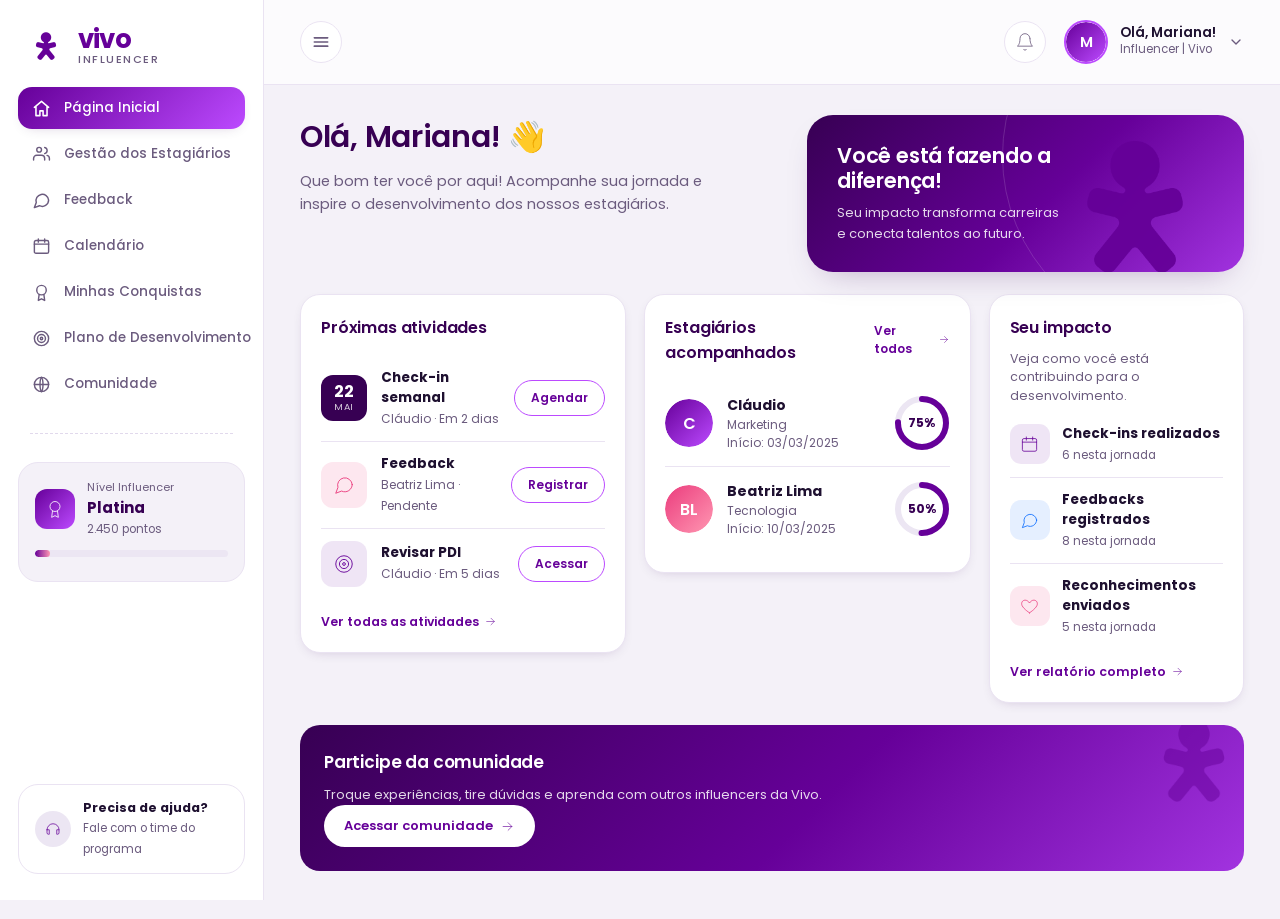
==== commit 2e335851: "Add files via upload" ====
--- a/hackathon-interface-INfluencer-main/HACKATHON/index.html
+++ b/hackathon-interface-INfluencer-main/HACKATHON/index.html
@@ -3,7 +3,7 @@
 <head>
 <meta charset="UTF-8">
 <meta name="viewport" content="width=device-width, initial-scale=1.0">
-<title>Dashboard Inicial · Programa Influencer Vivo</title>
+<title>Página Inicial · Programa Influencer Vivo</title>
 <link rel="preconnect" href="https://fonts.googleapis.com">
 <link rel="preconnect" href="https://fonts.gstatic.com" crossorigin>
 <link href="https://fonts.googleapis.com/css2?family=Poppins:wght@400;500;600;700&display=swap" rel="stylesheet">
@@ -47,7 +47,7 @@
   <!-- ============== SIDEBAR ============== -->
   <aside class="sidebar">
     <div class="brand">
-      <svg class="vivinho" style="color:var(--vivo-purple)"><use href="#vivinho"/></svg>
+      <img class="vivinho" src="../../vivologo-freelogovectors.net_.png" alt="Logo Vivo">
       <div class="brand-txt">
         <span class="wordmark">vivo</span>
         <span class="brand-sub">Influencer</span>
@@ -55,14 +55,13 @@
     </div>
 
     <nav class="nav">
-      <a class="nav-item active" href="index.html"><svg><use href="#i-home"/></svg> Dashboard Inicial</a>
-      <a class="nav-item" href="gestao-estagiarios.html"><svg><use href="#i-users"/></svg> Gestão dos Estagiários</a>
-      <a class="nav-item" href="feedbacks.html"><svg><use href="#i-chat"/></svg> Feedback</a>
-      <a class="nav-item" href="calendario.html"><svg><use href="#i-calendar"/></svg> Calendário</a>
-      <a class="nav-item" href="badges.html"><svg><use href="#i-medal"/></svg> Minhas Conquistas</a>
-      <a class="nav-item" href="plano-desenvolvimento.html"><svg><use href="#i-target"/></svg> Plano de Desenvolvimento</a>
-      <a class="nav-item" href="biblioteca-conteudo.html"><svg><use href="#i-book"/></svg> Biblioteca de Conteúdo</a>
-      <a class="nav-item" href="comunidade.html"><svg><use href="#i-globe"/></svg> Comunidade</a>
+      <a class="nav-item active" href="index.html"><svg><use href="#i-home"/></svg><span class="nav-label">Página Inicial</span></a>
+      <a class="nav-item" href="gestao-estagiarios.html"><svg><use href="#i-users"/></svg><span class="nav-label">Gestão dos Estagiários</span></a>
+      <a class="nav-item" href="feedbacks.html"><svg><use href="#i-chat"/></svg><span class="nav-label">Feedback</span></a>
+      <a class="nav-item" href="calendario.html"><svg><use href="#i-calendar"/></svg><span class="nav-label">Calendário</span></a>
+      <a class="nav-item" href="badges.html"><svg><use href="#i-medal"/></svg><span class="nav-label">Minhas Conquistas</span></a>
+      <a class="nav-item" href="plano-desenvolvimento.html"><svg><use href="#i-target"/></svg><span class="nav-label">Plano de Desenvolvimento</span></a>
+      <a class="nav-item" href="comunidade.html"><svg><use href="#i-globe"/></svg><span class="nav-label">Comunidade</span></a>
     </nav>
 
     <div class="nav-divider"></div>
@@ -93,24 +92,28 @@
   <!-- ============== MAIN ============== -->
   <div class="main">
     <header class="topbar">
+      <button class="icon-btn sidebar-toggle-btn" type="button" aria-expanded="true" aria-label="Recolher menu lateral">
+        <svg viewBox="0 0 24 24" fill="none" stroke="currentColor" stroke-width="2"><path stroke-linecap="round" d="M4 7h16M4 12h16M4 17h16"/></svg>
+      </button>
+      <div class="spacer"></div>
       <button class="icon-btn" aria-label="Notificações">
         <svg><use href="#i-bell"/></svg>
         <span class="dot-badge">3</span>
       </button>
-      <!-- BOTÃO TOGGLE INFLUENCER ↔ ESTAGIÁRIO -->
-      <button id="roleToggleBtn" class="icon-btn role-toggle-btn" aria-label="Alternar perfil" title="Clique para alternar entre Influencer e Estagiário">
-        <svg width="20" height="20" viewBox="0 0 24 24" fill="none" stroke="currentColor" stroke-width="2">
-          <path stroke-linecap="round" stroke-linejoin="round" d="M8 7a4 4 0 1 0 8 0 4 4 0 0 0-8 0zM6 21v-2a4 4 0 0 1 4-4h4a4 4 0 0 1 4 4v2"/>
-        </svg>
-        <span class="role-label" style="font-size:11px;margin-left:4px;">Influencer</span>
-      </button>
-      <div class="user-chip">
-        <svg class="avatar" viewBox="0 0 44 44" aria-hidden="true"><defs><linearGradient id="avM" x1="0" y1="0" x2="1" y2="1"><stop offset="0" stop-color="#660099"/><stop offset="1" stop-color="#BC4AFF"/></linearGradient></defs><rect width="44" height="44" rx="22" fill="url(#avM)"/><text x="22" y="28" font-family="Poppins" font-size="16" font-weight="600" fill="#fff" text-anchor="middle">M</text></svg>
-        <div class="u-meta">
-          <div class="u-name">Olá, Mariana!</div>
-          <div class="u-role">Influencer | Vivo</div>
-        </div>
-        <svg class="chev" width="16" height="16" viewBox="0 0 24 24" fill="none" stroke="currentColor" stroke-width="2"><path stroke-linecap="round" stroke-linejoin="round" d="m6 9 6 6 6-6"/></svg>
+      <div class="user-menu">
+        <button class="user-chip user-menu-btn" type="button" aria-haspopup="menu" aria-expanded="false" title="Abrir menu do perfil">
+          <svg class="avatar" viewBox="0 0 44 44" aria-hidden="true"><defs><linearGradient id="avM" x1="0" y1="0" x2="1" y2="1"><stop offset="0" stop-color="#660099"/><stop offset="1" stop-color="#BC4AFF"/></linearGradient></defs><rect width="44" height="44" rx="22" fill="url(#avM)"/><text x="22" y="28" font-family="Poppins" font-size="16" font-weight="600" fill="#fff" text-anchor="middle">M</text></svg>
+          <div class="u-meta">
+            <div class="u-name">Olá, Mariana!</div>
+            <div class="u-role">Influencer | Vivo</div>
+          </div>
+          <svg class="chev" width="16" height="16" viewBox="0 0 24 24" fill="none" stroke="currentColor" stroke-width="2"><path stroke-linecap="round" stroke-linejoin="round" d="m6 9 6 6 6-6"/></svg>
+        </button>
+        <div class="user-dropdown" role="menu" aria-label="Menu do perfil">
+          <a class="user-dropdown-item" href="meu-perfil.html" role="menuitem">Meu Perfil</a>
+          <a class="user-dropdown-item" href="configuracao.html" role="menuitem">Configurações</a>
+          <button class="user-dropdown-item" type="button" role="menuitem" data-action="switch-role">Trocar de Perfil</button>
+        </div>
       </div>
     </header>
 
@@ -127,7 +130,7 @@
             <h2>Você está fazendo a diferença!</h2>
             <p>Seu impacto transforma carreiras e conecta talentos ao futuro.</p>
           </div>
-          <svg class="hero-art" viewBox="0 0 64 64" style="color:#fff"><use href="#vivinho"/></svg>
+          <img class="hero-art" src="../../vivologo-freelogovectors.net_.png" alt="Logo Vivo">
         </div>
       </section>
 
@@ -138,7 +141,7 @@
           <div class="panel-head"><h3>Próximas atividades</h3></div>
           <div class="activity">
             <div class="act-date"><span class="d">22</span><span class="m">Mai</span></div>
-            <div class="act-body"><strong>Check-in semanal</strong><span>João Pedro · Em 2 dias</span></div>
+            <div class="act-body"><strong>Check-in semanal</strong><span>Cláudio · Em 2 dias</span></div>
             <button class="pill-btn">Agendar</button>
           </div>
           <div class="activity">
@@ -148,7 +151,7 @@
           </div>
           <div class="activity">
             <div class="act-ic ic-purple"><svg style="width:22px;height:22px"><use href="#i-target"/></svg></div>
-            <div class="act-body"><strong>Revisar PDI</strong><span>João Pedro · Em 5 dias</span></div>
+            <div class="act-body"><strong>Revisar PDI</strong><span>Cláudio · Em 5 dias</span></div>
             <button class="pill-btn">Acessar</button>
           </div>
           <a href="#" class="card-foot-link">Ver todas as atividades <svg width="13" height="13"><use href="#i-arrow"/></svg></a>
@@ -161,9 +164,9 @@
             <a href="gestao-estagiarios.html" class="card-link">Ver todos <svg width="13" height="13"><use href="#i-arrow"/></svg></a>
           </div>
           <div class="intern">
-            <svg class="avatar" viewBox="0 0 48 48"><defs><linearGradient id="avJ" x1="0" y1="0" x2="1" y2="1"><stop offset="0" stop-color="#0066FF"/><stop offset="1" stop-color="#BC4AFF"/></linearGradient></defs><rect width="48" height="48" rx="24" fill="url(#avJ)"/><text x="24" y="30" font-family="Poppins" font-size="16" font-weight="600" fill="#fff" text-anchor="middle">JP</text></svg>
+            <svg class="avatar" viewBox="0 0 48 48"><defs><linearGradient id="avC" x1="0" y1="0" x2="1" y2="1"><stop offset="0" stop-color="#660099"/><stop offset="1" stop-color="#BC4AFF"/></linearGradient></defs><rect width="48" height="48" rx="24" fill="url(#avC)"/><text x="24" y="30" font-family="Poppins" font-size="16" font-weight="600" fill="#fff" text-anchor="middle">C</text></svg>
             <div class="intern-body">
-              <strong>João Pedro</strong>
+              <strong>Cláudio</strong>
               <span>Marketing</span>
               <span>Início: 03/03/2025</span>
             </div>
@@ -209,7 +212,7 @@
       <!-- Comunidade -->
       <section class="section-gap">
         <div class="community">
-          <svg class="comm-art" viewBox="0 0 64 64" style="color:#fff"><use href="#vivinho"/></svg>
+          <img class="comm-art" src="../../vivologo-freelogovectors.net_.png" alt="Logo Vivo">
           <h3>Participe da comunidade</h3>
           <p>Troque experiências, tire dúvidas e aprenda com outros influencers da Vivo.</p>
           <a class="btn-light" href="comunidade.html">Acessar comunidade <svg width="15" height="15"><use href="#i-arrow"/></svg></a>
--- a/hackathon-interface-INfluencer-main/HACKATHON/style.css
+++ b/hackathon-interface-INfluencer-main/HACKATHON/style.css
@@ -69,6 +69,10 @@
   display:grid;
   grid-template-columns:var(--sidebar-w) 1fr;
   min-height:100vh;
+}
+
+.app.app-estagiario{
+  --sidebar-w:272px;
 }
 
 /* =========================================================
@@ -86,9 +90,10 @@
   padding:26px 18px;
   gap:22px;
   overflow-y:auto;
+  overflow-x:hidden;
 }
 .brand{ display:flex; align-items:center; gap:12px; padding:0 8px; }
-.brand .vivinho{ width:40px; height:40px; flex:none; }
+.brand .vivinho{ width:40px; height:auto; flex:none; }
 .brand .brand-txt{ line-height:1; }
 .brand .wordmark{
   font-weight:700; font-size:26px; letter-spacing:-0.03em;
@@ -188,6 +193,8 @@
   backdrop-filter:blur(8px);
   position:sticky; top:0; z-index:20;
 }
+.topbar .spacer{ flex:1; }
+.sidebar-toggle-btn{ display:flex; }
 .icon-btn{
   position:relative;
   width:42px; height:42px; border-radius:50%;
@@ -215,6 +222,75 @@
 .user-chip .u-role{ font-size:11.5px; color:var(--ink-soft); }
 .user-chip .chev{ color:var(--ink-soft); }
 
+.user-menu{ position:relative; }
+.user-menu-btn{
+  border:none;
+  background:transparent;
+  padding:0;
+  text-align:left;
+}
+.user-menu-btn .chev{ transition:transform .2s ease; }
+.user-menu.open .user-menu-btn .chev{ transform:rotate(180deg); }
+
+.user-dropdown{
+  position:absolute;
+  top:calc(100% + 10px);
+  right:0;
+  min-width:210px;
+  background:#fff;
+  border:1px solid var(--line);
+  border-radius:var(--radius-md);
+  box-shadow:var(--shadow-sm);
+  padding:8px;
+  display:none;
+  z-index:40;
+}
+.user-menu.open .user-dropdown{ display:block; }
+.user-dropdown-item{
+  width:100%;
+  border:none;
+  background:transparent;
+  border-radius:10px;
+  padding:10px 12px;
+  text-align:left;
+  display:flex;
+  align-items:center;
+  font-size:13px;
+  color:var(--ink);
+  cursor:pointer;
+}
+.user-dropdown-item:hover{
+  background:var(--paper);
+  color:var(--vivo-purple);
+}
+
+.nav-item .nav-label{ white-space:nowrap; }
+
+.app.sidebar-collapsed{
+  grid-template-columns:84px 1fr;
+}
+.app.sidebar-collapsed .sidebar{
+  padding:20px 12px;
+}
+.app.sidebar-collapsed .brand{
+  justify-content:center;
+  padding:0;
+}
+.app.sidebar-collapsed .brand .brand-txt,
+.app.sidebar-collapsed .sidebar .level-card,
+.app.sidebar-collapsed .sidebar .help-card,
+.app.sidebar-collapsed .sidebar .nav-divider{
+  display:none;
+}
+.app.sidebar-collapsed .nav-item{
+  justify-content:center;
+  gap:0;
+  padding:11px 10px;
+}
+.app.sidebar-collapsed .nav-item .nav-label{
+  display:none;
+}
+
 /* =========================================================
    CONTENT GRID
    ========================================================= */
@@ -246,7 +322,7 @@
 .hero-banner p{ margin:10px 0 0; font-size:13px; color:rgba(255,255,255,0.85); line-height:1.55; }
 .hero-banner .hero-art{
   position:absolute; right:14px; bottom:-6px; z-index:1;
-  width:190px; opacity:0.95; pointer-events:none;
+  width:190px; height:auto; opacity:0.95; pointer-events:none;
 }
 .hero-banner::after{
   content:""; position:absolute; z-index:0;
@@ -454,7 +530,7 @@
 }
 .community h3{ font-size:17px; }
 .community p{ margin:10px 0 0; font-size:13px; color:rgba(255,255,255,0.85); line-height:1.55; }
-.community .comm-art{ position:absolute; right:-10px; top:-10px; width:120px; opacity:0.5; }
+.community .comm-art{ position:absolute; right:-10px; top:-10px; width:120px; height:auto; opacity:0.5; }
 .community .btn-light{
   margin-top:auto; align-self:flex-start;
   background:#fff; color:var(--vivo-purple);
@@ -489,10 +565,24 @@
 .trail-head h2{ font-size:26px; margin-top:8px; color:var(--vivo-purple-dark); }
 .trail-head p{ color:var(--ink-soft); margin-top:8px; font-size:14px; line-height:1.6; }
 
-.trail{ position:relative; margin-top:36px; padding-bottom:20px; }
+.trail{
+  position:relative;
+  margin-top:28px;
+  padding:24px 20px 20px;
+  border-radius:var(--radius-xl);
+  border:1px solid var(--line);
+  background:
+    radial-gradient(120% 80% at 100% 0%, rgba(188,74,255,0.10) 0%, rgba(188,74,255,0) 55%),
+    radial-gradient(100% 70% at 0% 100%, rgba(0,102,255,0.08) 0%, rgba(0,102,255,0) 52%),
+    #fff;
+  box-shadow:var(--shadow-sm);
+  overflow:hidden;
+}
 .trail svg.path-svg{ position:absolute; top:0; left:0; width:100%; height:100%; pointer-events:none; z-index:0; }
 .path-line-bg{ fill:none; stroke:var(--locked-line); stroke-width:6; stroke-linecap:round; }
 .path-line-fg{ fill:none; stroke:url(#trailGradient); stroke-width:6; stroke-linecap:round; transition:stroke-dashoffset 1s ease; }
+#pathBg,
+#pathFg{ fill:none; }
 
 .node{ position:relative; z-index:1; display:flex; align-items:center; gap:20px; margin-bottom:44px; width:58%; }
 .node:nth-child(odd){ margin-left:0; }
@@ -555,6 +645,43 @@
 .finish .badge{ width:96px; height:96px; font-size:36px; }
 .finish h3{ margin-top:14px; font-size:20px; color:var(--vivo-purple-dark); }
 .finish p{ color:var(--ink-soft); font-size:13.5px; margin-top:4px; max-width:340px; }
+
+.finish-badge{
+  margin:16px auto 0;
+  max-width:420px;
+  border:1px solid var(--line);
+  border-radius:var(--radius-md);
+  background:#fff;
+  box-shadow:var(--shadow-sm);
+  display:flex;
+  align-items:center;
+  gap:12px;
+  padding:12px 14px;
+}
+.finish-badge .fb-icon{
+  width:42px;
+  height:42px;
+  border-radius:50%;
+  display:flex;
+  align-items:center;
+  justify-content:center;
+  background:var(--paper-deep);
+  font-size:20px;
+  flex:none;
+}
+.finish-badge .fb-text{
+  display:flex;
+  flex-direction:column;
+  gap:2px;
+}
+.finish-badge .fb-text strong{
+  color:var(--vivo-purple-dark);
+  font-size:14px;
+}
+.finish-badge .fb-text span{
+  color:var(--ink-soft);
+  font-size:12px;
+}
 
 /* =========================================================
    MODAL / PAINEL
@@ -1023,9 +1150,11 @@
   .grid-3 > .card:last-child{ grid-column:1 / -1; }
 }
 @media (max-width:1024px){
-  :root{ --sidebar-w:0px; }
-  .sidebar{ display:none; }
+  :root{ --sidebar-w:264px; }
   .app{ grid-template-columns:1fr; }
+  .app .sidebar{ position:fixed; left:0; top:0; z-index:45; width:var(--sidebar-w); box-shadow:var(--shadow); }
+  .app .main{ margin-left:84px; width:calc(100% - 84px); }
+  .app:not(.sidebar-collapsed) .main{ margin-left:var(--sidebar-w); width:calc(100% - var(--sidebar-w)); }
   .head-row{ grid-template-columns:1fr; }
   .stat-grid{ grid-template-columns:repeat(2,1fr); }
   .grid-2{ grid-template-columns:1fr; }
@@ -1033,8 +1162,10 @@
 @media (max-width:640px){
   .content{ padding:22px 18px 40px; }
   .topbar{ padding:16px 18px; }
+  .app .main{ margin-left:84px; width:calc(100% - 84px); }
+  .app:not(.sidebar-collapsed) .main{ margin-left:84px; width:calc(100% - 84px); }
+  .user-dropdown{ right:-8px; }
   .stat-grid,.grid-3{ grid-template-columns:1fr; }
-  .role-toggle-btn{ min-width:108px; height:38px; padding:0 10px; gap:6px; }
   .user-chip .u-meta{ display:none; }
   .feedback-page-head,
   .feedback-head-actions { align-items: flex-start; justify-content: flex-start; }
